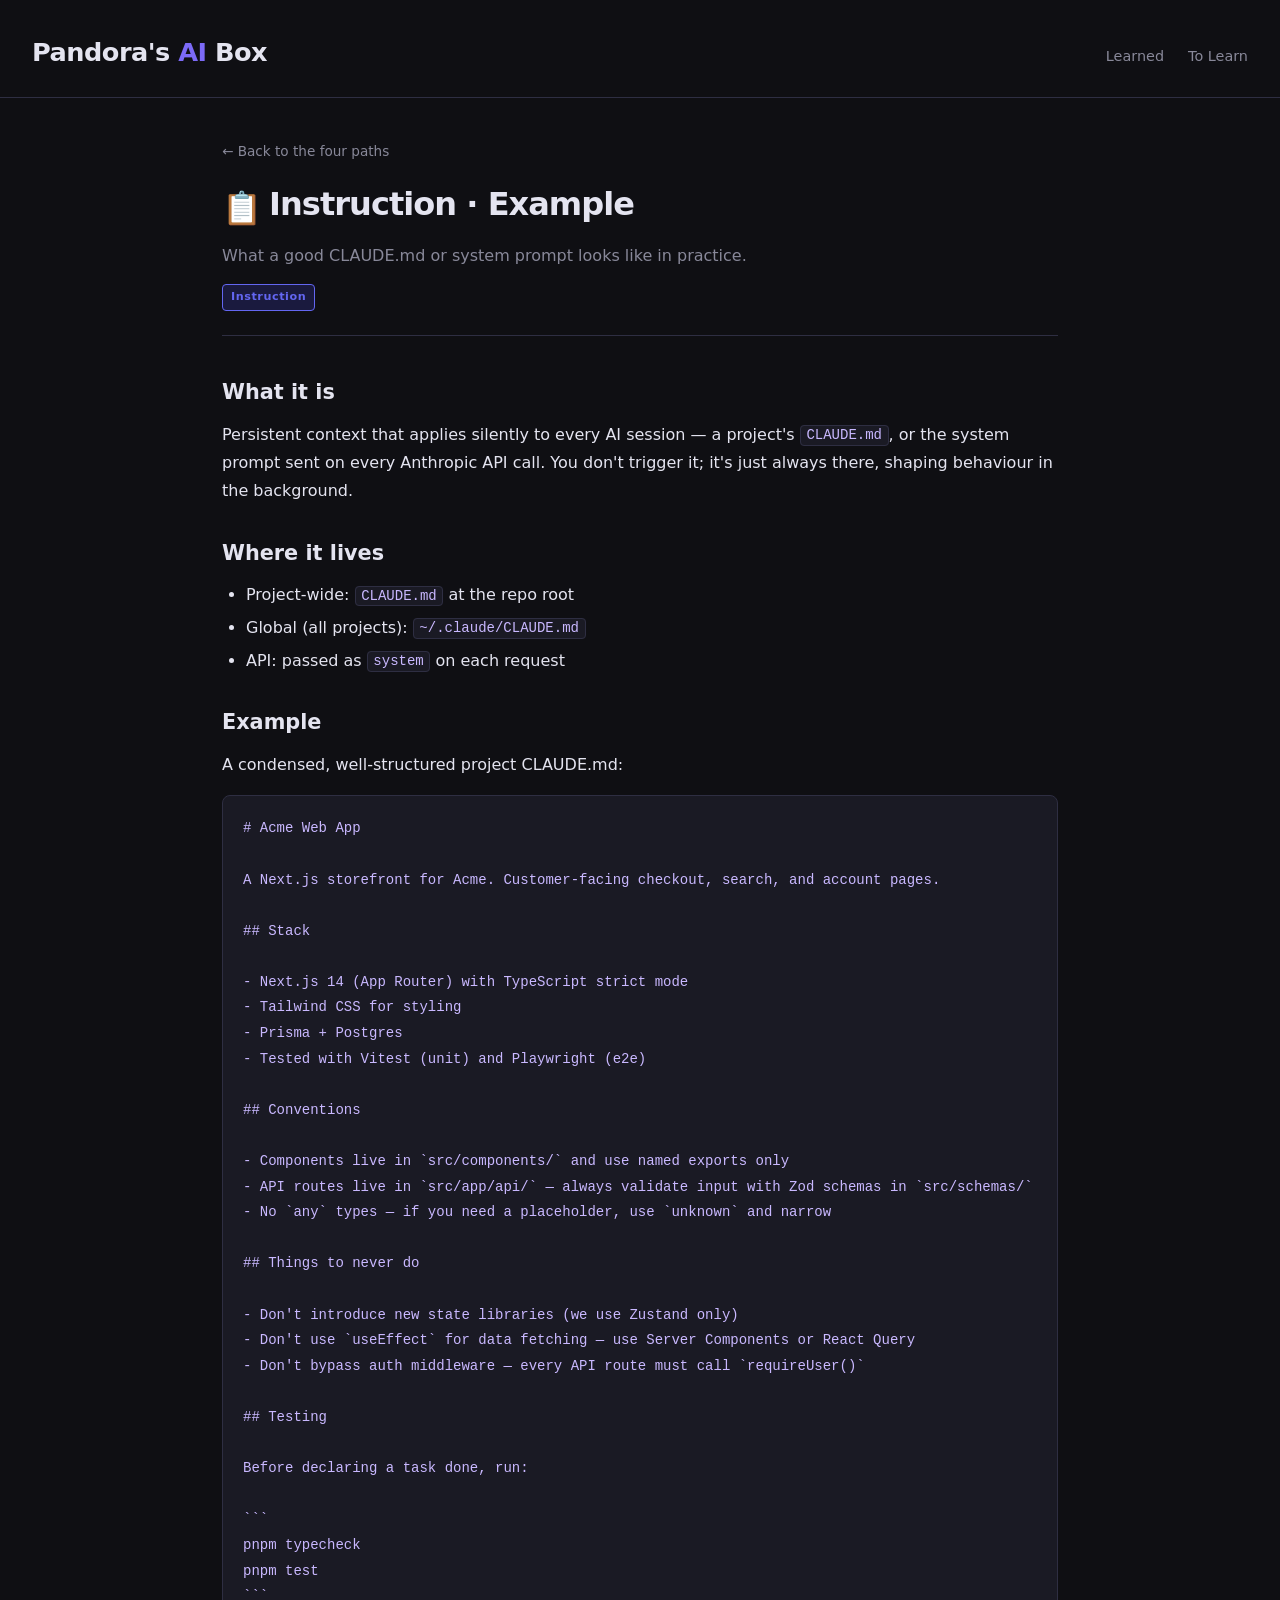
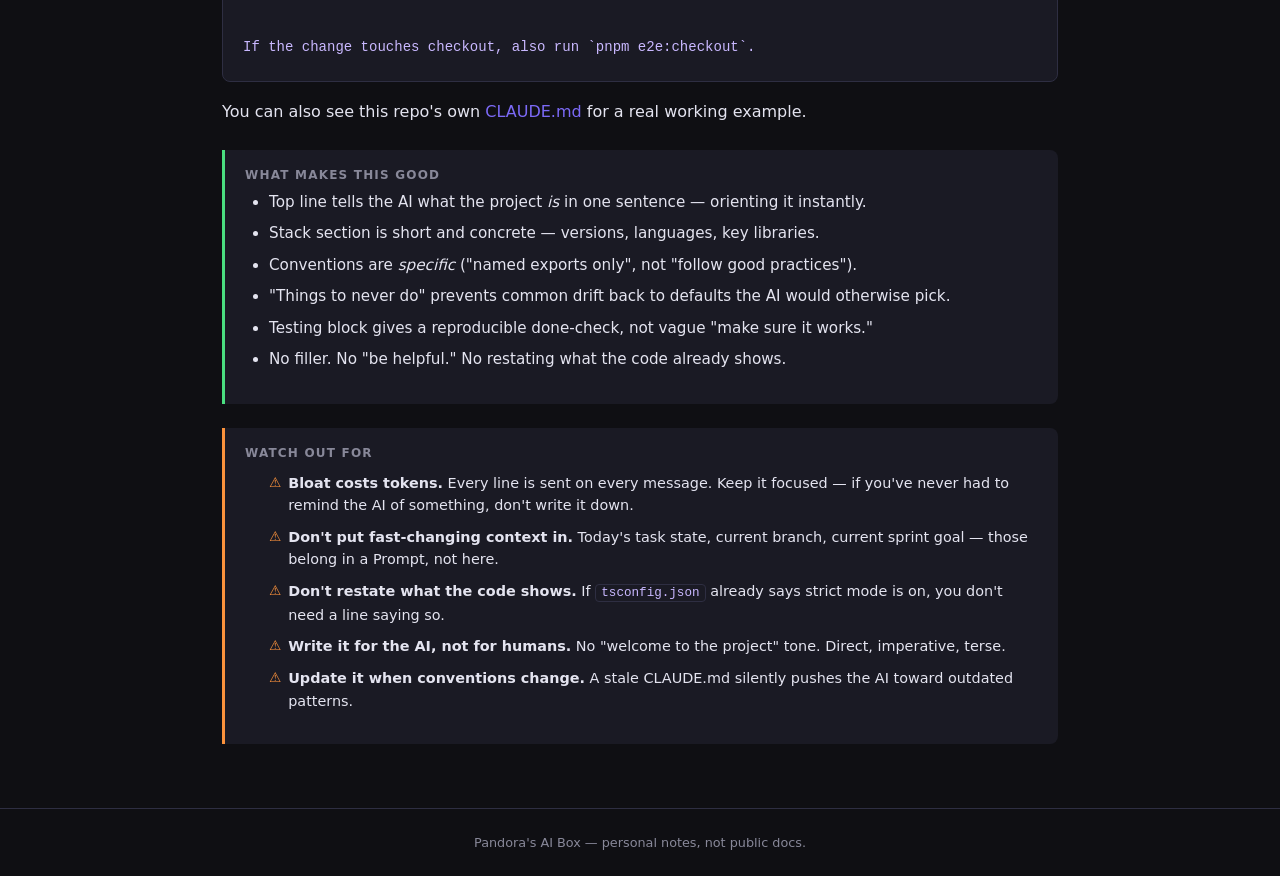
==== pages/example-instruction.html @ c1b8bcc4 "Add example pages for each of the four paths Make each concept card on the decision-tree page clicka" ====
<!DOCTYPE html>
<html lang="en">
<head>
  <meta charset="UTF-8" />
  <meta name="viewport" content="width=device-width, initial-scale=1.0" />
  <title>Instruction · Example — Pandora's AI Box</title>
  <link rel="stylesheet" href="../style.css" />
  <style>
    .type-tag-instruction {
      background: #1a1a3e;
      color: #6366f1;
      border-color: #6366f1;
    }
    .example-emoji {
      font-size: 2rem;
      margin-right: 0.5rem;
      vertical-align: -0.15em;
    }
  </style>
</head>
<body>

<header>
  <h1>Pandora's <span>AI</span> Box</h1>
  <nav>
    <a href="../index.html#learned">Learned</a>
    <a href="../index.html#to-learn">To Learn</a>
  </nav>
</header>

<main>
  <div class="page-header">
    <a class="back" href="prompt-skill-agent-instruction.html">← Back to the four paths</a>
    <h1><span class="example-emoji">📋</span>Instruction · Example</h1>
    <p class="subtitle">What a good CLAUDE.md or system prompt looks like in practice.</p>
    <div class="meta">
      <span class="tag type-tag-instruction">Instruction</span>
    </div>
  </div>

  <div class="content">

    <h2>What it is</h2>
    <p>
      Persistent context that applies silently to every AI session — a project's
      <code>CLAUDE.md</code>, or the system prompt sent on every Anthropic API call.
      You don't trigger it; it's just always there, shaping behaviour in the background.
    </p>

    <h2>Where it lives</h2>
    <ul>
      <li>Project-wide: <code>CLAUDE.md</code> at the repo root</li>
      <li>Global (all projects): <code>~/.claude/CLAUDE.md</code></li>
      <li>API: passed as <code>system</code> on each request</li>
    </ul>

    <h2>Example</h2>
    <p>A condensed, well-structured project CLAUDE.md:</p>

<pre><code># Acme Web App

A Next.js storefront for Acme. Customer-facing checkout, search, and account pages.

## Stack

- Next.js 14 (App Router) with TypeScript strict mode
- Tailwind CSS for styling
- Prisma + Postgres
- Tested with Vitest (unit) and Playwright (e2e)

## Conventions

- Components live in `src/components/` and use named exports only
- API routes live in `src/app/api/` — always validate input with Zod schemas in `src/schemas/`
- No `any` types — if you need a placeholder, use `unknown` and narrow

## Things to never do

- Don't introduce new state libraries (we use Zustand only)
- Don't use `useEffect` for data fetching — use Server Components or React Query
- Don't bypass auth middleware — every API route must call `requireUser()`

## Testing

Before declaring a task done, run:

```
pnpm typecheck
pnpm test
```

If the change touches checkout, also run `pnpm e2e:checkout`.
</code></pre>

    <p>
      You can also see this repo's own
      <a href="../CLAUDE.md">CLAUDE.md</a> for a real working example.
    </p>

    <div class="callout tip">
      <strong>What makes this good</strong>
      <ul>
        <li>Top line tells the AI what the project <em>is</em> in one sentence — orienting it instantly.</li>
        <li>Stack section is short and concrete — versions, languages, key libraries.</li>
        <li>Conventions are <em>specific</em> ("named exports only", not "follow good practices").</li>
        <li>"Things to never do" prevents common drift back to defaults the AI would otherwise pick.</li>
        <li>Testing block gives a reproducible done-check, not vague "make sure it works."</li>
        <li>No filler. No "be helpful." No restating what the code already shows.</li>
      </ul>
    </div>

    <div class="callout warning">
      <strong>Watch out for</strong>
      <ul class="watch-list">
        <li><strong>Bloat costs tokens.</strong> Every line is sent on every message. Keep it focused — if you've never had to remind the AI of something, don't write it down.</li>
        <li><strong>Don't put fast-changing context in.</strong> Today's task state, current branch, current sprint goal — those belong in a Prompt, not here.</li>
        <li><strong>Don't restate what the code shows.</strong> If <code>tsconfig.json</code> already says strict mode is on, you don't need a line saying so.</li>
        <li><strong>Write it for the AI, not for humans.</strong> No "welcome to the project" tone. Direct, imperative, terse.</li>
        <li><strong>Update it when conventions change.</strong> A stale CLAUDE.md silently pushes the AI toward outdated patterns.</li>
      </ul>
    </div>

  </div>
</main>

<footer>
  Pandora's AI Box &mdash; personal notes, not public docs.
</footer>

</body>
</html>
---- style.css ----
:root {
  --bg: #0f0f13;
  --surface: #1a1a24;
  --border: #2e2e42;
  --accent: #7c6af7;
  --accent-dim: #4a3fb5;
  --text: #e4e4f0;
  --text-muted: #888899;
  --tag-bg: #1e1e30;
  --learned: #4ade80;
  --to-learn: #fb923c;
}

* {
  box-sizing: border-box;
  margin: 0;
  padding: 0;
}

body {
  background: var(--bg);
  color: var(--text);
  font-family: 'Segoe UI', system-ui, -apple-system, sans-serif;
  font-size: 16px;
  line-height: 1.6;
  min-height: 100vh;
}

a {
  color: var(--accent);
  text-decoration: none;
}

a:hover {
  text-decoration: underline;
  color: #a89cff;
}

/* ── Layout ── */

header {
  border-bottom: 1px solid var(--border);
  padding: 2rem 2rem 1.5rem;
  display: flex;
  align-items: baseline;
  gap: 1rem;
}

header h1 {
  font-size: 1.6rem;
  font-weight: 700;
  letter-spacing: -0.02em;
}

header h1 span {
  color: var(--accent);
}

header nav {
  margin-left: auto;
  display: flex;
  gap: 1.5rem;
  font-size: 0.9rem;
  color: var(--text-muted);
}

header nav a {
  color: var(--text-muted);
}

header nav a:hover {
  color: var(--text);
  text-decoration: none;
}

main {
  max-width: 900px;
  margin: 0 auto;
  padding: 2.5rem 2rem;
}

footer {
  border-top: 1px solid var(--border);
  padding: 1.5rem 2rem;
  text-align: center;
  font-size: 0.8rem;
  color: var(--text-muted);
}

/* ── Index page ── */

.hero {
  margin-bottom: 3rem;
}

.hero p {
  color: var(--text-muted);
  font-size: 1.05rem;
  margin-top: 0.5rem;
}

.section-label {
  font-size: 0.75rem;
  font-weight: 700;
  letter-spacing: 0.12em;
  text-transform: uppercase;
  color: var(--text-muted);
  margin-bottom: 1rem;
  display: flex;
  align-items: center;
  gap: 0.5rem;
}

.section-label::after {
  content: '';
  flex: 1;
  height: 1px;
  background: var(--border);
}

.card-grid {
  display: grid;
  grid-template-columns: repeat(auto-fill, minmax(260px, 1fr));
  gap: 1rem;
  margin-bottom: 3rem;
}

.card {
  background: var(--surface);
  border: 1px solid var(--border);
  border-radius: 10px;
  padding: 1.25rem 1.5rem;
  transition: border-color 0.15s, transform 0.15s;
  display: block;
  color: var(--text);
}

.card:hover {
  border-color: var(--accent-dim);
  transform: translateY(-2px);
  text-decoration: none;
}

.card-title {
  font-weight: 600;
  font-size: 1rem;
  margin-bottom: 0.3rem;
}

.card-desc {
  font-size: 0.85rem;
  color: var(--text-muted);
  line-height: 1.5;
}

.card-meta {
  margin-top: 0.75rem;
  display: flex;
  gap: 0.5rem;
  flex-wrap: wrap;
}

.tag {
  font-size: 0.7rem;
  font-weight: 600;
  letter-spacing: 0.05em;
  padding: 0.2rem 0.5rem;
  border-radius: 4px;
  background: var(--tag-bg);
  color: var(--text-muted);
  border: 1px solid var(--border);
}

.tag.status-learned {
  color: var(--learned);
  border-color: var(--learned);
  background: #0d2318;
}

.tag.status-to-learn {
  color: var(--to-learn);
  border-color: var(--to-learn);
  background: #2a1200;
}

/* ── Note / Learning page ── */

.page-header {
  margin-bottom: 2.5rem;
  padding-bottom: 1.5rem;
  border-bottom: 1px solid var(--border);
}

.page-header .back {
  font-size: 0.85rem;
  color: var(--text-muted);
  display: inline-block;
  margin-bottom: 1rem;
}

.page-header h1 {
  font-size: 2rem;
  font-weight: 700;
  letter-spacing: -0.03em;
  margin-bottom: 0.5rem;
}

.page-header .subtitle {
  color: var(--text-muted);
  font-size: 1rem;
}

.page-header .meta {
  margin-top: 1rem;
  display: flex;
  gap: 0.5rem;
  flex-wrap: wrap;
}

.content h2 {
  font-size: 1.3rem;
  font-weight: 700;
  margin: 2rem 0 0.75rem;
  color: var(--text);
}

.content h3 {
  font-size: 1.05rem;
  font-weight: 600;
  margin: 1.5rem 0 0.5rem;
  color: var(--accent);
}

.content p {
  margin-bottom: 1rem;
  color: var(--text);
  line-height: 1.75;
}

.content ul,
.content ol {
  padding-left: 1.5rem;
  margin-bottom: 1rem;
}

.content li {
  margin-bottom: 0.4rem;
  line-height: 1.65;
}

.content code {
  background: var(--surface);
  border: 1px solid var(--border);
  border-radius: 4px;
  padding: 0.1em 0.4em;
  font-size: 0.875em;
  font-family: 'Cascadia Code', 'Fira Code', monospace;
  color: #c9b8ff;
}

.content pre {
  background: var(--surface);
  border: 1px solid var(--border);
  border-radius: 8px;
  padding: 1.25rem;
  overflow-x: auto;
  margin-bottom: 1rem;
}

.content pre code {
  background: none;
  border: none;
  padding: 0;
  font-size: 0.875rem;
}

.callout {
  background: var(--surface);
  border-left: 3px solid var(--accent);
  border-radius: 0 8px 8px 0;
  padding: 1rem 1.25rem;
  margin: 1.5rem 0;
  font-size: 0.95rem;
}

.callout.tip { border-color: var(--learned); }
.callout.warning { border-color: var(--to-learn); }

.callout strong {
  display: block;
  margin-bottom: 0.3rem;
  font-size: 0.75rem;
  letter-spacing: 0.1em;
  text-transform: uppercase;
  color: var(--text-muted);
}

/* ── Watch-list (used inside .callout.warning for multiple pitfalls) ── */

.watch-list {
  list-style: none;
  padding: 0;
  margin: 0.5rem 0 0;
  display: flex;
  flex-direction: column;
  gap: 0.6rem;
}

.watch-list li {
  position: relative;
  padding-left: 1.2rem;
  font-size: 0.9rem;
  line-height: 1.55;
  color: var(--text);
  margin: 0;
}

.watch-list li::before {
  content: '⚠';
  position: absolute;
  left: 0;
  top: 0;
  color: var(--to-learn);
  font-size: 0.85rem;
}

.watch-list strong {
  display: inline;
  margin: 0;
  font-size: inherit;
  letter-spacing: 0;
  text-transform: none;
  color: var(--text);
  font-weight: 700;
}
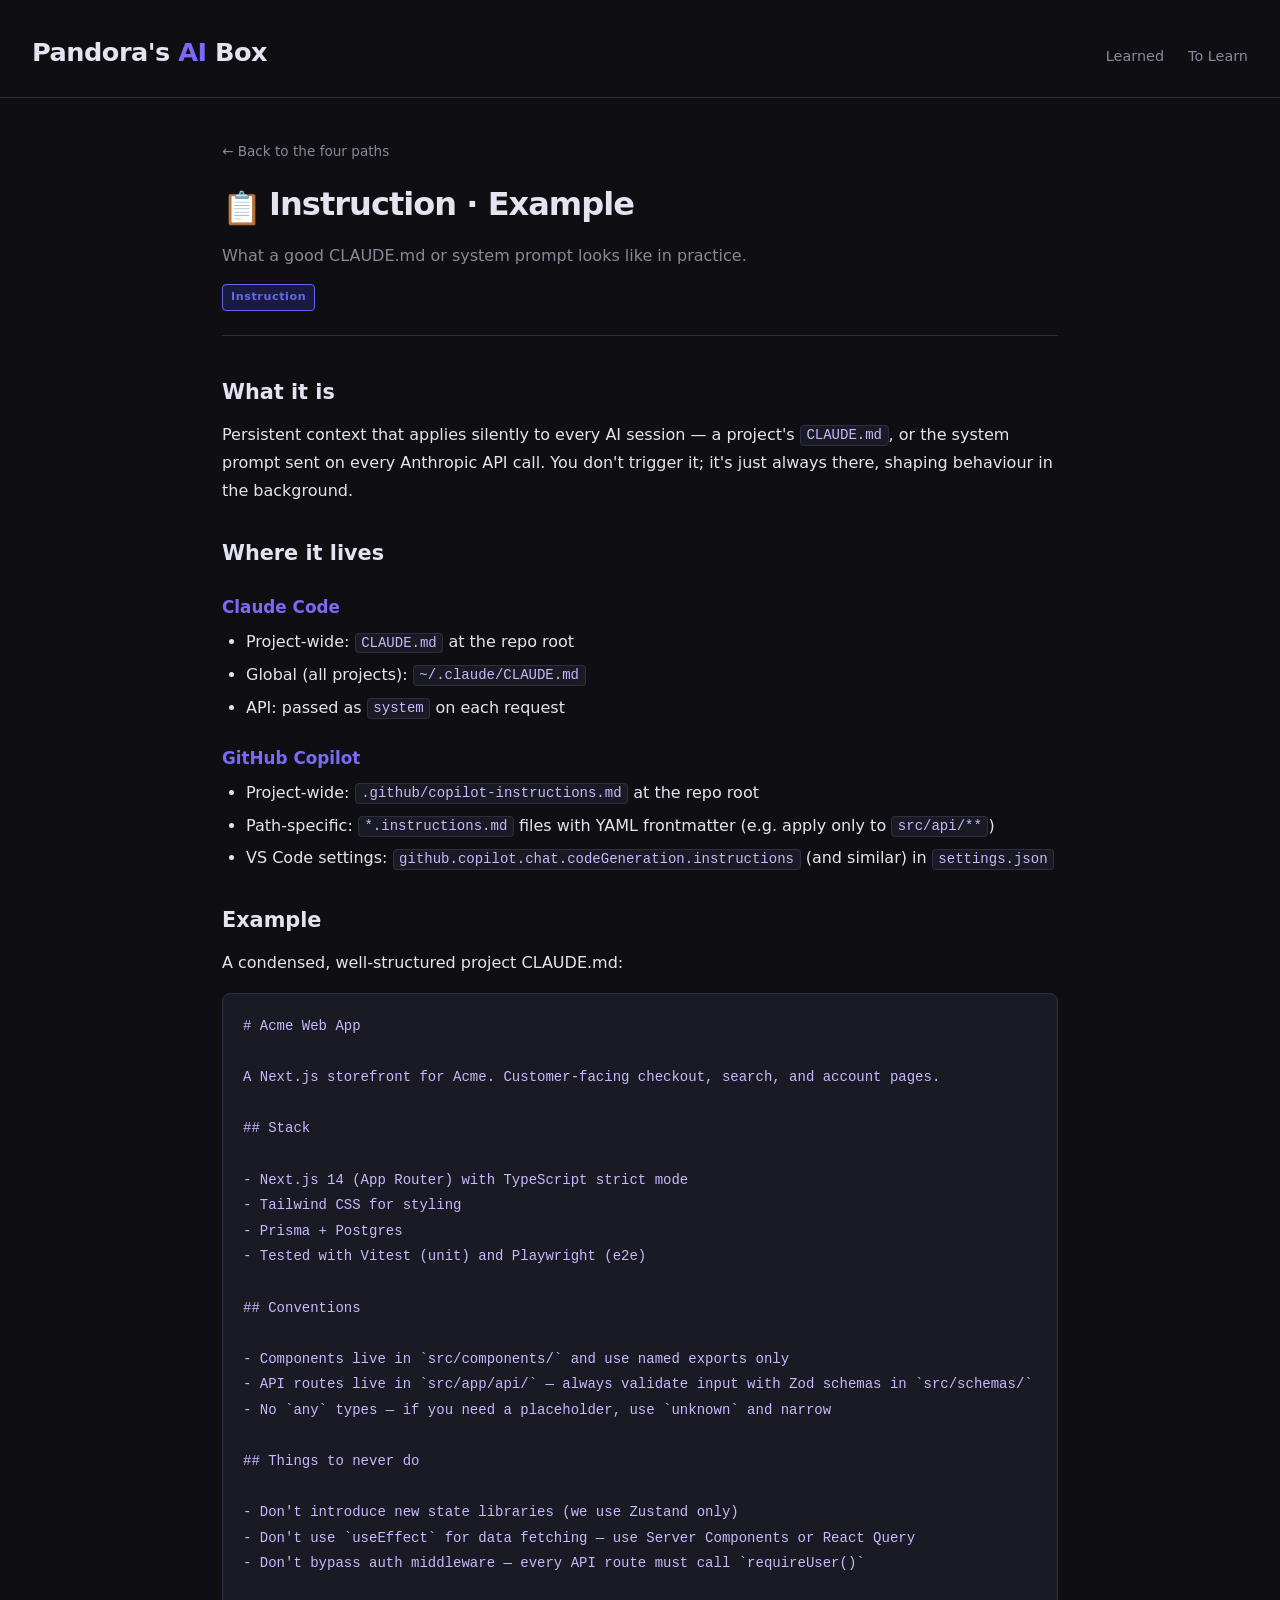
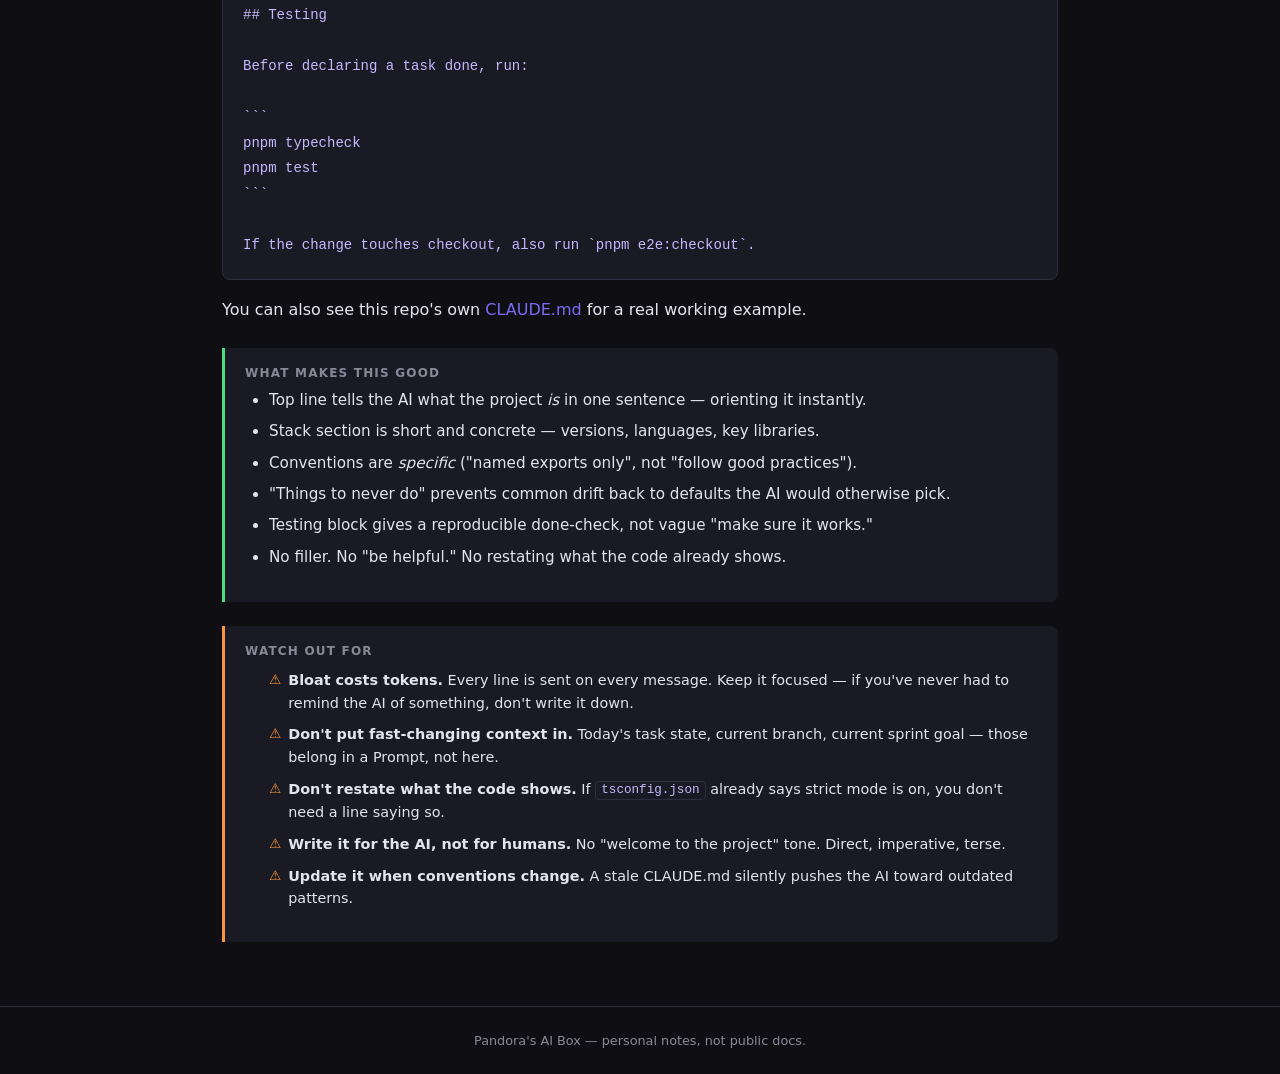
==== commit 44fe2f54: "Add Copilot equivalents to each example's "Where it lives" section Each of the four example pages (I" ====
--- a/pages/example-instruction.html
+++ b/pages/example-instruction.html
@@ -48,10 +48,19 @@
     </p>
 
     <h2>Where it lives</h2>
+
+    <h3>Claude Code</h3>
     <ul>
       <li>Project-wide: <code>CLAUDE.md</code> at the repo root</li>
       <li>Global (all projects): <code>~/.claude/CLAUDE.md</code></li>
       <li>API: passed as <code>system</code> on each request</li>
+    </ul>
+
+    <h3>GitHub Copilot</h3>
+    <ul>
+      <li>Project-wide: <code>.github/copilot-instructions.md</code> at the repo root</li>
+      <li>Path-specific: <code>*.instructions.md</code> files with YAML frontmatter (e.g. apply only to <code>src/api/**</code>)</li>
+      <li>VS Code settings: <code>github.copilot.chat.codeGeneration.instructions</code> (and similar) in <code>settings.json</code></li>
     </ul>
 
     <h2>Example</h2>
--- a/style.css
+++ b/style.css
@@ -286,7 +286,7 @@
 .callout.tip { border-color: var(--learned); }
 .callout.warning { border-color: var(--to-learn); }
 
-.callout strong {
+.callout > strong:first-child {
   display: block;
   margin-bottom: 0.3rem;
   font-size: 0.75rem;
